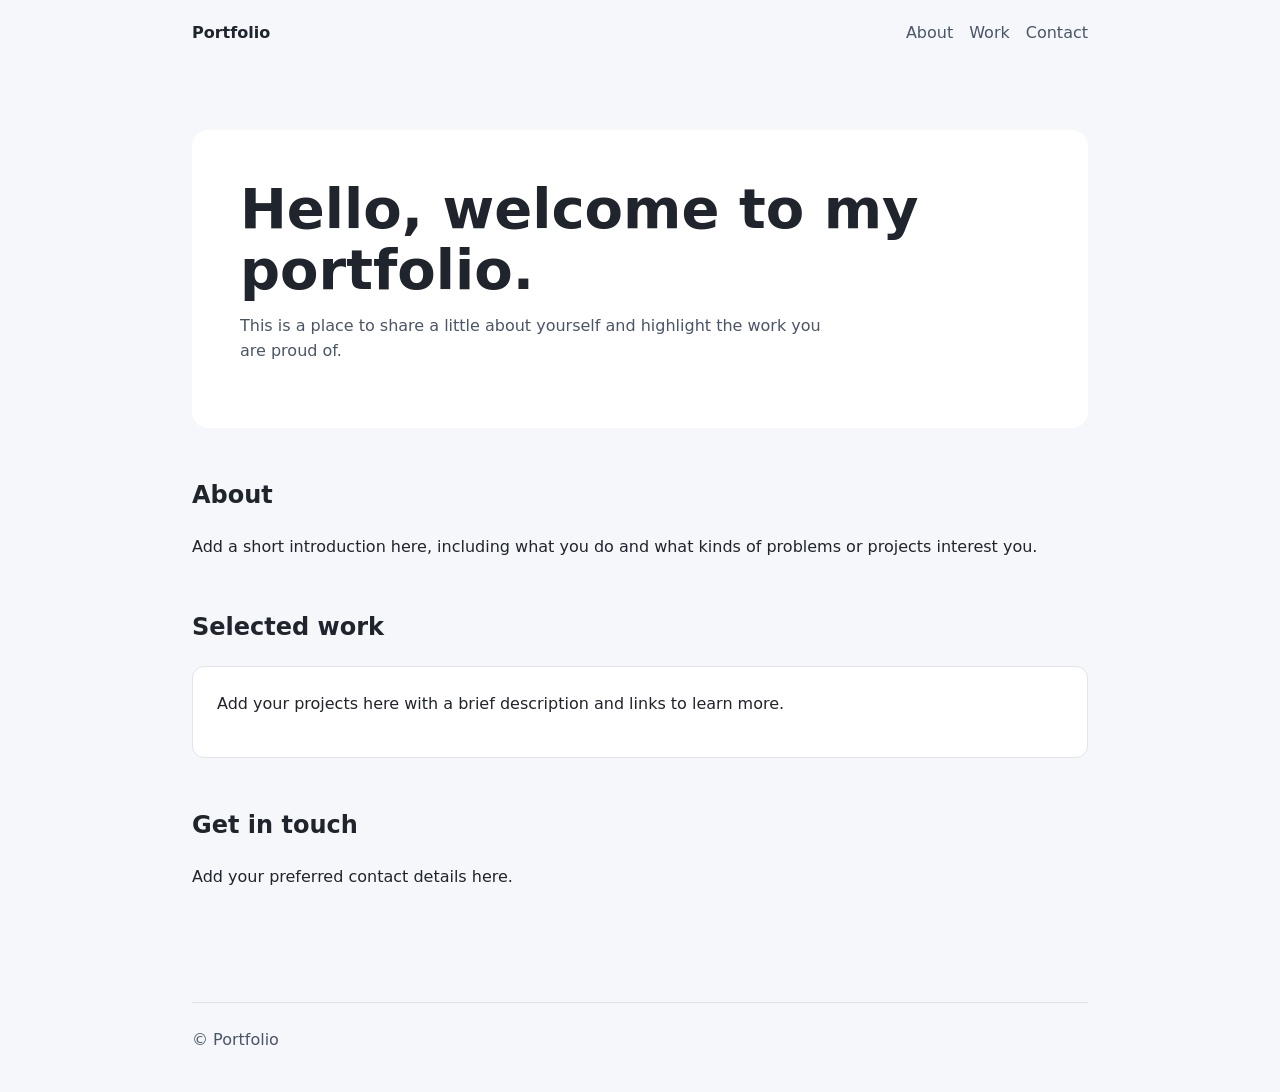
==== index.html @ 4d8d12c0 "Add basic portfolio webpage Co-authored-by: copilot-swe-agent[bot] <198982749+Copilot@users.noreply." ====
<!doctype html>
<html lang="en">
  <head>
    <meta charset="utf-8">
    <meta name="viewport" content="width=device-width, initial-scale=1">
    <meta name="description" content="A simple portfolio homepage.">
    <title>Portfolio</title>
    <style>
      :root {
        color-scheme: light;
        font-family: system-ui, sans-serif;
        color: #20242c;
        background: #f5f7fa;
      }

      * {
        box-sizing: border-box;
      }

      body {
        margin: 0;
        line-height: 1.6;
      }

      header,
      main,
      footer {
        width: min(100% - 2rem, 56rem);
        margin-inline: auto;
      }

      header {
        display: flex;
        justify-content: space-between;
        align-items: center;
        gap: 1rem;
        padding-block: 1.25rem;
      }

      header a,
      footer a {
        color: inherit;
        text-decoration: none;
      }

      nav {
        display: flex;
        gap: 1rem;
      }

      nav a {
        color: #4a5568;
        text-decoration: none;
      }

      nav a:hover,
      footer a:hover {
        text-decoration: underline;
      }

      main {
        padding-block: 4rem;
      }

      section {
        margin-block: 0 3rem;
      }

      .intro {
        padding: 3rem;
        border-radius: 1rem;
        background: #fff;
      }

      .intro p {
        max-width: 38rem;
        color: #4a5568;
      }

      h1,
      h2,
      p {
        margin-top: 0;
      }

      h1 {
        margin-bottom: 0.75rem;
        font-size: clamp(2rem, 6vw, 3.5rem);
        line-height: 1.1;
      }

      .projects {
        padding: 1.5rem;
        border: 1px solid #dfe4ec;
        border-radius: 0.75rem;
        background: #fff;
      }

      footer {
        padding-block: 1.5rem;
        border-top: 1px solid #dfe4ec;
        color: #4a5568;
      }

      @media (max-width: 34rem) {
        header {
          align-items: flex-start;
          flex-direction: column;
        }

        .intro {
          padding: 2rem 1.5rem;
        }
      }
    </style>
  </head>
  <body>
    <header>
      <a href="#home"><strong>Portfolio</strong></a>
      <nav aria-label="Main navigation">
        <a href="#about">About</a>
        <a href="#work">Work</a>
        <a href="#contact">Contact</a>
      </nav>
    </header>

    <main id="home">
      <section class="intro" aria-labelledby="welcome">
        <h1 id="welcome">Hello, welcome to my portfolio.</h1>
        <p>
          This is a place to share a little about yourself and highlight the
          work you are proud of.
        </p>
      </section>

      <section id="about" aria-labelledby="about-heading">
        <h2 id="about-heading">About</h2>
        <p>
          Add a short introduction here, including what you do and what kinds
          of problems or projects interest you.
        </p>
      </section>

      <section id="work" aria-labelledby="work-heading">
        <h2 id="work-heading">Selected work</h2>
        <div class="projects">
          <p>
            Add your projects here with a brief description and links to learn
            more.
          </p>
        </div>
      </section>

      <section id="contact" aria-labelledby="contact-heading">
        <h2 id="contact-heading">Get in touch</h2>
        <p>Add your preferred contact details here.</p>
      </section>
    </main>

    <footer>
      <p>&copy; Portfolio</p>
    </footer>
  </body>
</html>
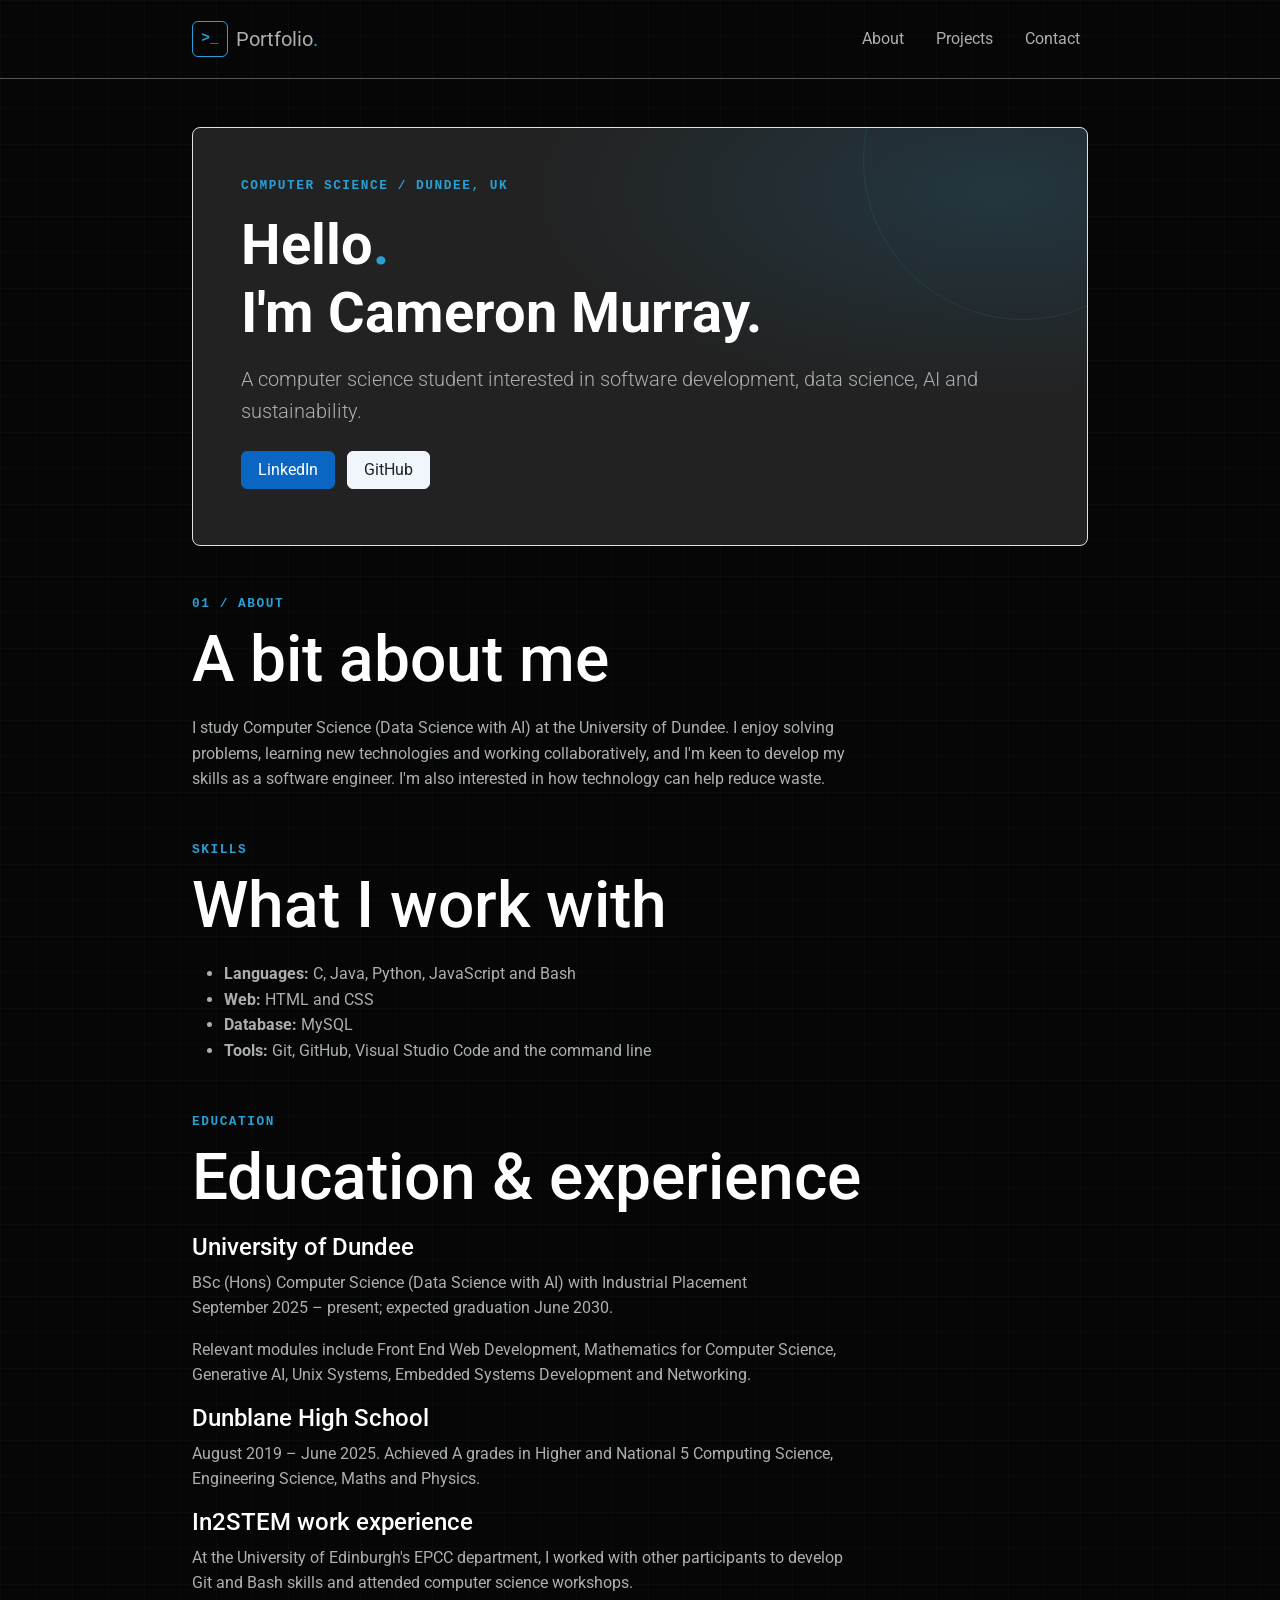
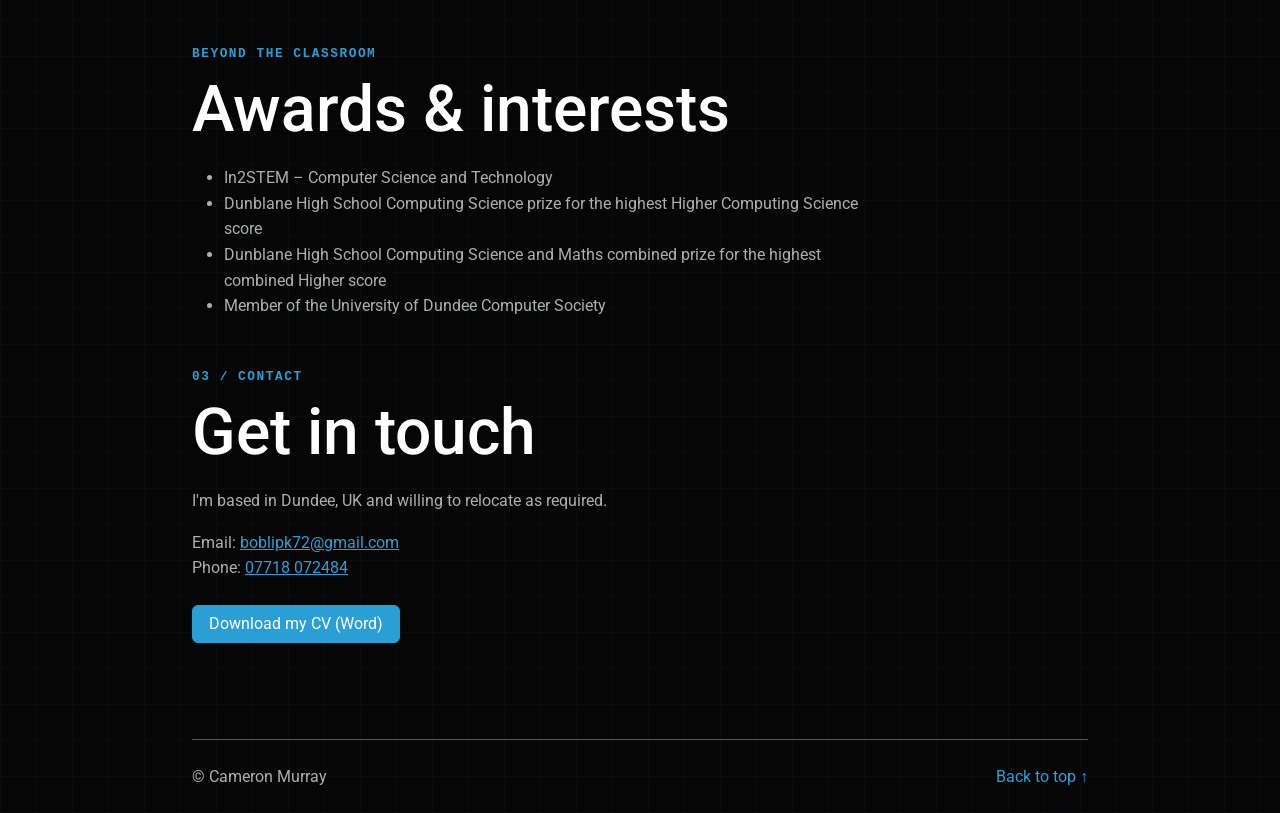
==== commit f7d35423: "update stuff" ====
--- a/index.html
+++ b/index.html
@@ -3,162 +3,129 @@
   <head>
     <meta charset="utf-8">
     <meta name="viewport" content="width=device-width, initial-scale=1">
-    <meta name="description" content="A simple portfolio homepage.">
-    <title>Portfolio</title>
-    <style>
-      :root {
-        color-scheme: light;
-        font-family: system-ui, sans-serif;
-        color: #20242c;
-        background: #f5f7fa;
-      }
-
-      * {
-        box-sizing: border-box;
-      }
-
-      body {
-        margin: 0;
-        line-height: 1.6;
-      }
-
-      header,
-      main,
-      footer {
-        width: min(100% - 2rem, 56rem);
-        margin-inline: auto;
-      }
-
-      header {
-        display: flex;
-        justify-content: space-between;
-        align-items: center;
-        gap: 1rem;
-        padding-block: 1.25rem;
-      }
-
-      header a,
-      footer a {
-        color: inherit;
-        text-decoration: none;
-      }
-
-      nav {
-        display: flex;
-        gap: 1rem;
-      }
-
-      nav a {
-        color: #4a5568;
-        text-decoration: none;
-      }
-
-      nav a:hover,
-      footer a:hover {
-        text-decoration: underline;
-      }
-
-      main {
-        padding-block: 4rem;
-      }
-
-      section {
-        margin-block: 0 3rem;
-      }
-
-      .intro {
-        padding: 3rem;
-        border-radius: 1rem;
-        background: #fff;
-      }
-
-      .intro p {
-        max-width: 38rem;
-        color: #4a5568;
-      }
-
-      h1,
-      h2,
-      p {
-        margin-top: 0;
-      }
-
-      h1 {
-        margin-bottom: 0.75rem;
-        font-size: clamp(2rem, 6vw, 3.5rem);
-        line-height: 1.1;
-      }
-
-      .projects {
-        padding: 1.5rem;
-        border: 1px solid #dfe4ec;
-        border-radius: 0.75rem;
-        background: #fff;
-      }
-
-      footer {
-        padding-block: 1.5rem;
-        border-top: 1px solid #dfe4ec;
-        color: #4a5568;
-      }
-
-      @media (max-width: 34rem) {
-        header {
-          align-items: flex-start;
-          flex-direction: column;
-        }
-
-        .intro {
-          padding: 2rem 1.5rem;
-        }
-      }
-    </style>
+    <meta name="description" content="Cameron Murray's computer science and software development portfolio.">
+    <title>Cameron Murray | Portfolio</title>
+    <link href="bootstrap.min.css" rel="stylesheet">
+    <link href="style.css" rel="stylesheet">
   </head>
   <body>
-    <header>
-      <a href="#home"><strong>Portfolio</strong></a>
-      <nav aria-label="Main navigation">
-        <a href="#about">About</a>
-        <a href="#work">Work</a>
-        <a href="#contact">Contact</a>
+    <header class="border-bottom border-secondary">
+      <nav class="navbar navbar-expand-md site-width py-3" aria-label="Main navigation">
+        <a class="navbar-brand d-flex align-items-center gap-2" href="#home">
+          <span class="brand-mark" aria-hidden="true">&gt;_</span>
+          <span>Portfolio<span class="text-primary">.</span></span>
+        </a>
+        <button
+          class="navbar-toggler"
+          type="button"
+          data-bs-toggle="collapse"
+          data-bs-target="#mainNavigation"
+          aria-controls="mainNavigation"
+          aria-expanded="false"
+          aria-label="Toggle navigation"
+        >
+          <span class="navbar-toggler-icon"></span>
+        </button>
+        <div class="collapse navbar-collapse" id="mainNavigation">
+          <ul class="navbar-nav ms-auto gap-md-3">
+            <li class="nav-item"><a class="nav-link" href="#about">About</a></li>
+            <li class="nav-item"><a class="nav-link" href="projects.html">Projects</a></li>
+            <li class="nav-item"><a class="nav-link" href="#contact">Contact</a></li>
+          </ul>
+        </div>
       </nav>
     </header>
 
-    <main id="home">
-      <section class="intro" aria-labelledby="welcome">
-        <h1 id="welcome">Hello, welcome to my portfolio.</h1>
-        <p>
-          This is a place to share a little about yourself and highlight the
-          work you are proud of.
+    <main id="home" class="site-width py-5">
+      <section class="hero-panel p-4 p-md-5 mb-5 rounded-3" aria-labelledby="welcome">
+        <p class="eyebrow text-primary mb-3">Computer science <span aria-hidden="true">/</span> Dundee, UK</p>
+        <h1 id="welcome" class="display-4 fw-bold mb-3">
+          Hello<span class="text-primary">.</span><br>
+          I'm Cameron Murray.
+        </h1>
+        <p class="lead mb-4">
+          A computer science student interested in software development,
+          data science, AI and sustainability.
+        </p>
+        <a class="btn btn-linkedin me-2 mb-2" href="https://www.linkedin.com/in/cameronmurray2007/">LinkedIn</a>
+        <a class="btn btn-github mb-2" href="https://github.com/boblipk">GitHub</a>
+      </section>
+
+      <section id="about" class="mb-5 section-block" aria-labelledby="about-heading">
+        <p class="eyebrow text-primary mb-2">01 <span aria-hidden="true">/</span> About</p>
+        <h2 id="about-heading" class="h1 mb-3">A bit about me</h2>
+        <p class="section-copy">
+          I study Computer Science (Data Science with AI) at the University of Dundee.
+          I enjoy solving problems, learning new technologies and working collaboratively,
+          and I'm keen to develop my skills as a software engineer. I'm also interested
+          in how technology can help reduce waste.
         </p>
       </section>
 
-      <section id="about" aria-labelledby="about-heading">
-        <h2 id="about-heading">About</h2>
-        <p>
-          Add a short introduction here, including what you do and what kinds
-          of problems or projects interest you.
-        </p>
+      <section class="mb-5 section-block" aria-labelledby="skills-heading">
+        <p class="eyebrow text-primary mb-2">Skills</p>
+        <h2 id="skills-heading" class="h1 mb-3">What I work with</h2>
+        <ul class="section-copy">
+          <li><strong>Languages:</strong> C, Java, Python, JavaScript and Bash</li>
+          <li><strong>Web:</strong> HTML and CSS</li>
+          <li><strong>Database:</strong> MySQL</li>
+          <li><strong>Tools:</strong> Git, GitHub, Visual Studio Code and the command line</li>
+        </ul>
       </section>
 
-      <section id="work" aria-labelledby="work-heading">
-        <h2 id="work-heading">Selected work</h2>
-        <div class="projects">
+      <section class="mb-5 section-block" aria-labelledby="education-heading">
+        <p class="eyebrow text-primary mb-2">Education</p>
+        <h2 id="education-heading" class="h1 mb-3">Education &amp; experience</h2>
+        <div class="section-copy">
+          <h3 class="h5">University of Dundee</h3>
           <p>
-            Add your projects here with a brief description and links to learn
-            more.
+            BSc (Hons) Computer Science (Data Science with AI) with Industrial Placement
+            <br>September 2025 &ndash; present; expected graduation June 2030.
+          </p>
+          <p>
+            Relevant modules include Front End Web Development, Mathematics for Computer
+            Science, Generative AI, Unix Systems, Embedded Systems Development and Networking.
+          </p>
+          <h3 class="h5">Dunblane High School</h3>
+          <p>
+            August 2019 &ndash; June 2025. Achieved A grades in Higher and National 5
+            Computing Science, Engineering Science, Maths and Physics.
+          </p>
+          <h3 class="h5">In2STEM work experience</h3>
+          <p>
+            At the University of Edinburgh's EPCC department, I worked with other
+            participants to develop Git and Bash skills and attended computer science workshops.
           </p>
         </div>
       </section>
 
-      <section id="contact" aria-labelledby="contact-heading">
-        <h2 id="contact-heading">Get in touch</h2>
-        <p>Add your preferred contact details here.</p>
+      <section class="mb-5 section-block" aria-labelledby="awards-heading">
+        <p class="eyebrow text-primary mb-2">Beyond the classroom</p>
+        <h2 id="awards-heading" class="h1 mb-3">Awards &amp; interests</h2>
+        <ul class="section-copy">
+          <li>In2STEM &ndash; Computer Science and Technology</li>
+          <li>Dunblane High School Computing Science prize for the highest Higher Computing Science score</li>
+          <li>Dunblane High School Computing Science and Maths combined prize for the highest combined Higher score</li>
+          <li>Member of the University of Dundee Computer Society</li>
+        </ul>
+      </section>
+
+      <section id="contact" class="section-block" aria-labelledby="contact-heading">
+        <p class="eyebrow text-primary mb-2">03 <span aria-hidden="true">/</span> Contact</p>
+        <h2 id="contact-heading" class="h1 mb-3">Get in touch</h2>
+        <p class="section-copy">I'm based in Dundee, UK and willing to relocate as required.</p>
+        <ul class="list-unstyled">
+          <li>Email: <a href="mailto:boblipk72@gmail.com">boblipk72@gmail.com</a></li>
+          <li>Phone: <a href="tel:+447718072484">07718 072484</a></li>
+        </ul>
+        <a class="btn btn-primary mt-2" href="cameron-murray-cv.docx" download>Download my CV (Word)</a>
       </section>
     </main>
 
-    <footer>
-      <p>&copy; Portfolio</p>
+    <footer class="site-width py-4 mt-5 border-top border-secondary d-flex flex-column flex-sm-row justify-content-between gap-2">
+      <p class="mb-0">&copy; Cameron Murray</p>
+      <a class="text-decoration-none" href="#home">Back to top <span aria-hidden="true">&uarr;</span></a>
     </footer>
+    <script src="https://cdn.jsdelivr.net/npm/bootstrap@5.3.8/dist/js/bootstrap.bundle.min.js"></script>
   </body>
 </html>
--- a/style.css
+++ b/style.css
@@ -0,0 +1,125 @@
+:root {
+  color-scheme: dark;
+}
+
+body {
+  line-height: 1.6;
+  background-color: var(--bs-body-bg);
+  background-image:
+    linear-gradient(rgba(var(--bs-primary-rgb), 0.035) 1px, transparent 1px),
+    linear-gradient(90deg, rgba(var(--bs-primary-rgb), 0.035) 1px, transparent 1px);
+  background-size: 36px 36px;
+}
+
+.site-width {
+  width: min(100% - 2rem, 56rem);
+  margin-inline: auto;
+}
+
+.brand-mark {
+  display: grid;
+  width: 2.25rem;
+  height: 2.25rem;
+  place-items: center;
+  border: 1px solid var(--bs-primary);
+  border-radius: 0.375rem;
+  color: var(--bs-primary);
+  font-family: var(--bs-font-monospace);
+  font-size: 0.9rem;
+  font-weight: 700;
+}
+
+.navbar-brand,
+.navbar-nav .nav-link {
+  color: var(--bs-body-color);
+}
+
+.navbar-brand:hover,
+.navbar-brand:focus,
+.navbar-nav .nav-link:hover,
+.navbar-nav .nav-link:focus {
+  color: var(--bs-primary);
+}
+
+.btn-linkedin {
+  --bs-btn-color: #fff;
+  --bs-btn-bg: #0a66c2;
+  --bs-btn-border-color: #0a66c2;
+  --bs-btn-hover-color: #fff;
+  --bs-btn-hover-bg: #084f97;
+  --bs-btn-hover-border-color: #084f97;
+  --bs-btn-focus-shadow-rgb: 10, 102, 194;
+  --bs-btn-active-color: #fff;
+  --bs-btn-active-bg: #073f79;
+  --bs-btn-active-border-color: #073f79;
+}
+
+.btn-github {
+  --bs-btn-color: #1f2328;
+  --bs-btn-bg: #f0f6fc;
+  --bs-btn-border-color: #f0f6fc;
+  --bs-btn-hover-color: #1f2328;
+  --bs-btn-hover-bg: #d1d9e0;
+  --bs-btn-hover-border-color: #d1d9e0;
+  --bs-btn-focus-shadow-rgb: 240, 246, 252;
+  --bs-btn-active-color: #1f2328;
+  --bs-btn-active-bg: #b7c1ca;
+  --bs-btn-active-border-color: #b7c1ca;
+}
+
+.hero-panel {
+  position: relative;
+  overflow: hidden;
+  border: 1px solid var(--bs-border-color);
+  background:
+    radial-gradient(ellipse at 90% 15%, rgba(var(--bs-primary-rgb), 0.16), transparent 42%),
+    var(--bs-gray-800);
+}
+
+.hero-panel::after {
+  position: absolute;
+  top: -8rem;
+  right: -6rem;
+  width: 20rem;
+  height: 20rem;
+  border: 1px solid rgba(var(--bs-primary-rgb), 0.15);
+  border-radius: 50%;
+  content: "";
+  pointer-events: none;
+}
+
+.eyebrow {
+  font-family: var(--bs-font-monospace);
+  font-size: 0.8rem;
+  font-weight: 700;
+  letter-spacing: 0.12em;
+  text-transform: uppercase;
+}
+
+.section-block {
+  scroll-margin-top: 2rem;
+}
+
+.section-copy {
+  max-width: 42rem;
+}
+
+.project-card {
+  background-color: var(--bs-gray-800);
+  transition: border-color 160ms ease, transform 160ms ease;
+}
+
+.project-card:hover {
+  transform: translateY(-0.15rem);
+  border-color: var(--bs-primary);
+}
+
+@media (prefers-reduced-motion: reduce) {
+  .project-card {
+    transition: none;
+  }
+
+  .project-card:hover {
+    transform: none;
+  }
+}
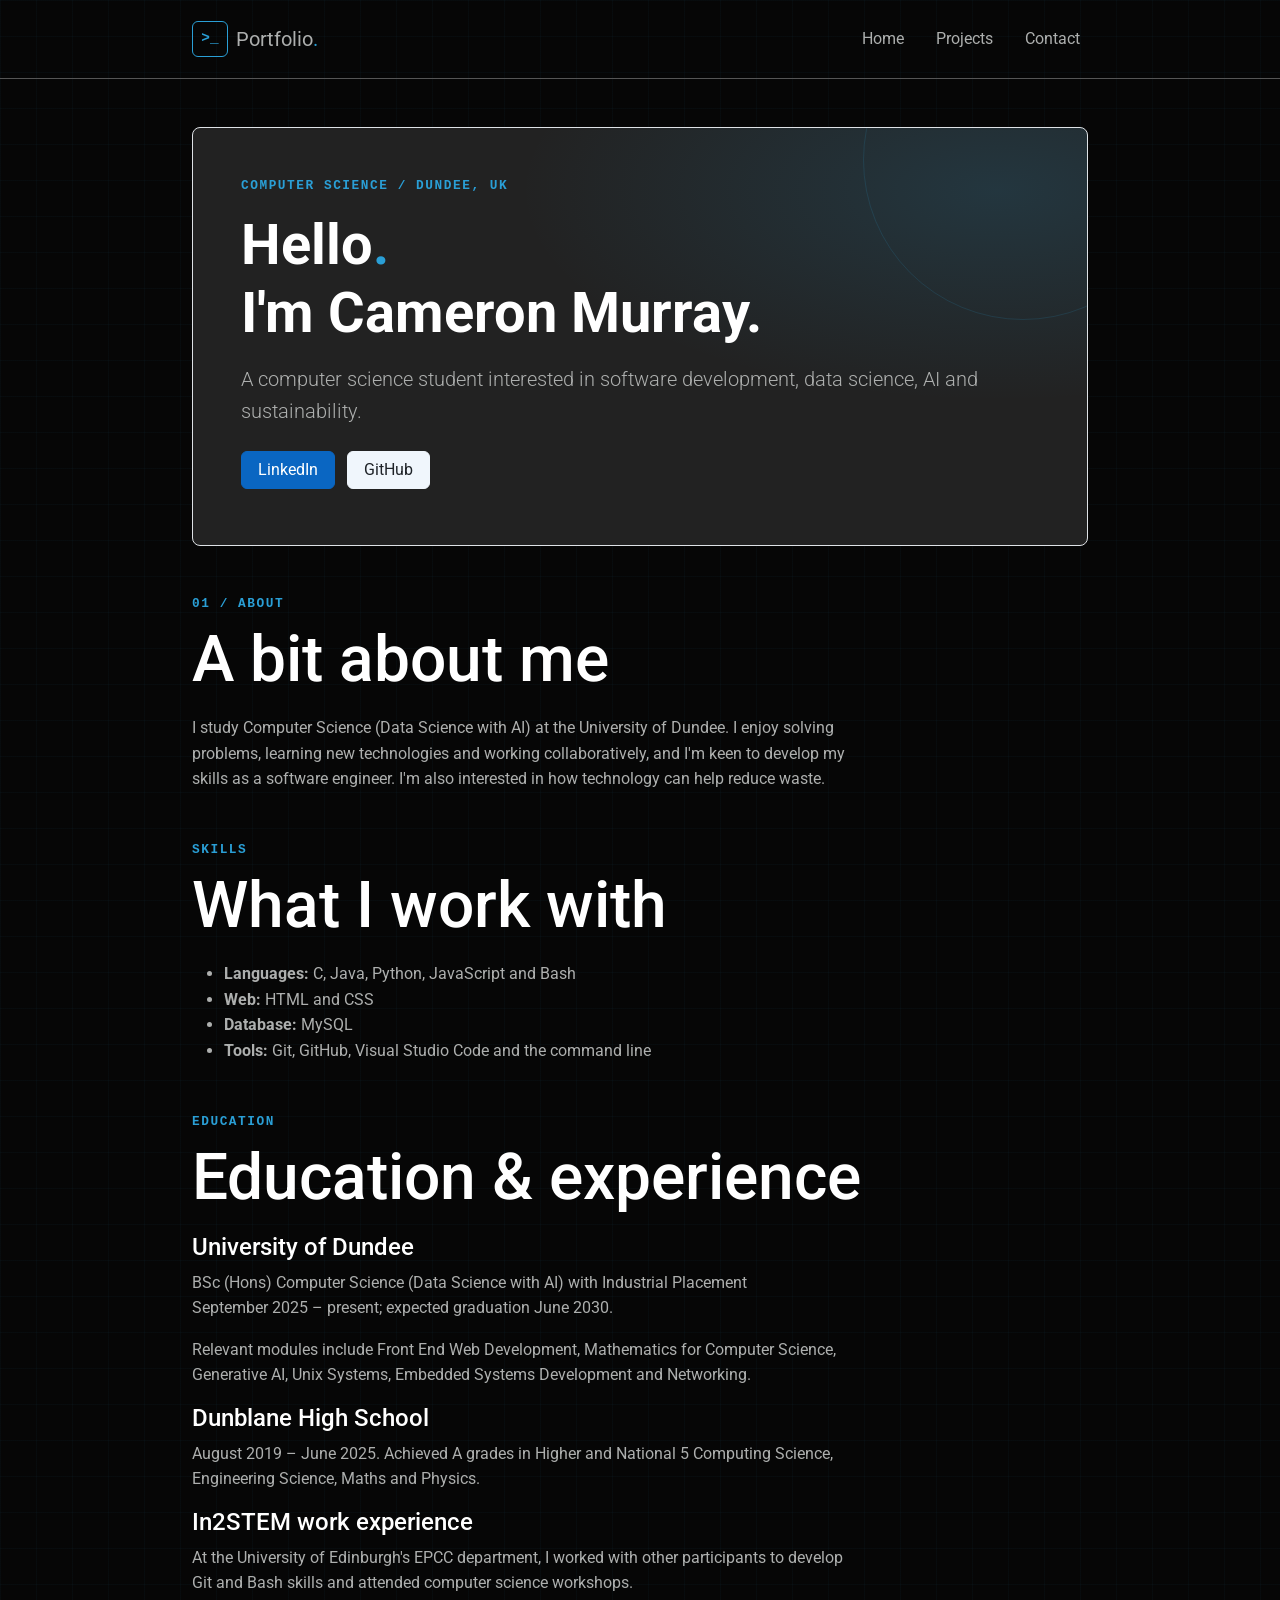
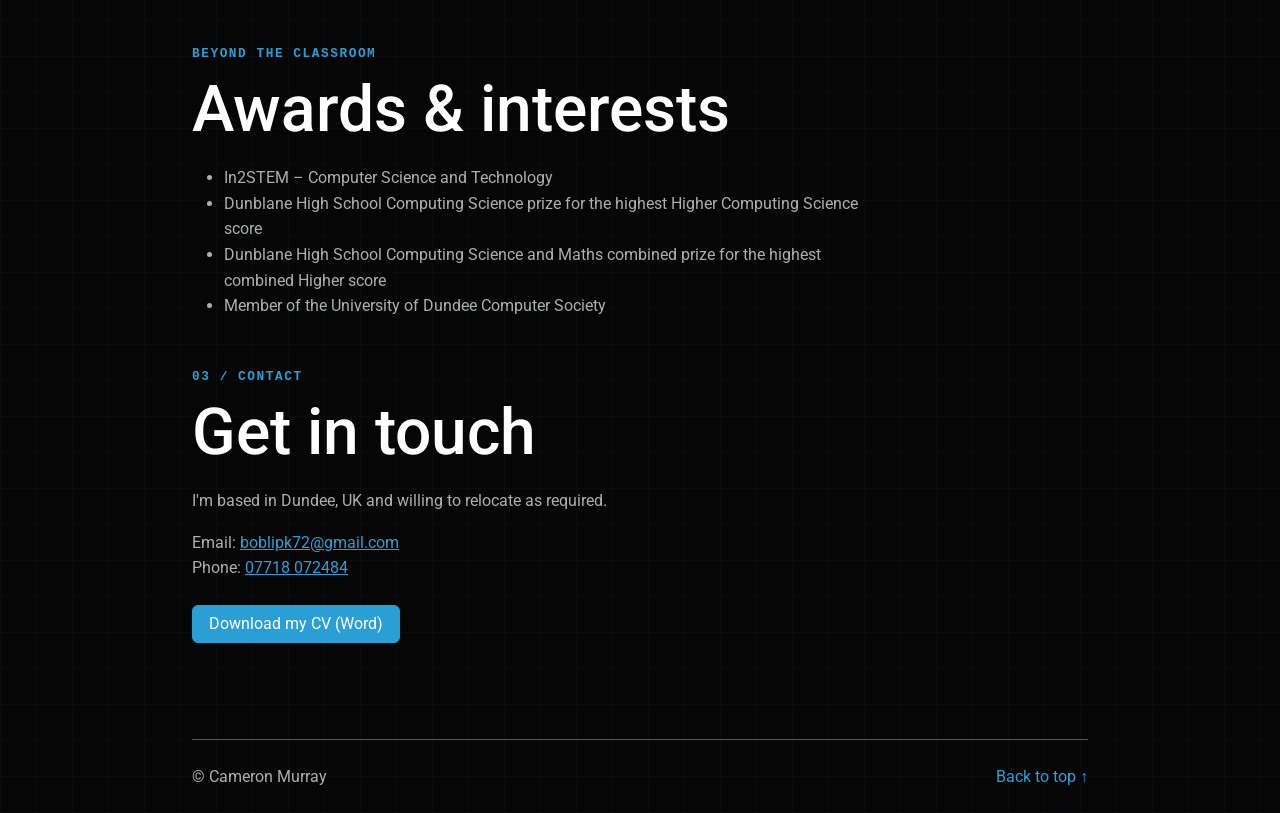
==== commit f3d18e37: "update navigation links" ====
--- a/index.html
+++ b/index.html
@@ -28,7 +28,7 @@
         </button>
         <div class="collapse navbar-collapse" id="mainNavigation">
           <ul class="navbar-nav ms-auto gap-md-3">
-            <li class="nav-item"><a class="nav-link" href="#about">About</a></li>
+            <li class="nav-item"><a class="nav-link" href="index.html">Home</a></li>
             <li class="nav-item"><a class="nav-link" href="projects.html">Projects</a></li>
             <li class="nav-item"><a class="nav-link" href="#contact">Contact</a></li>
           </ul>
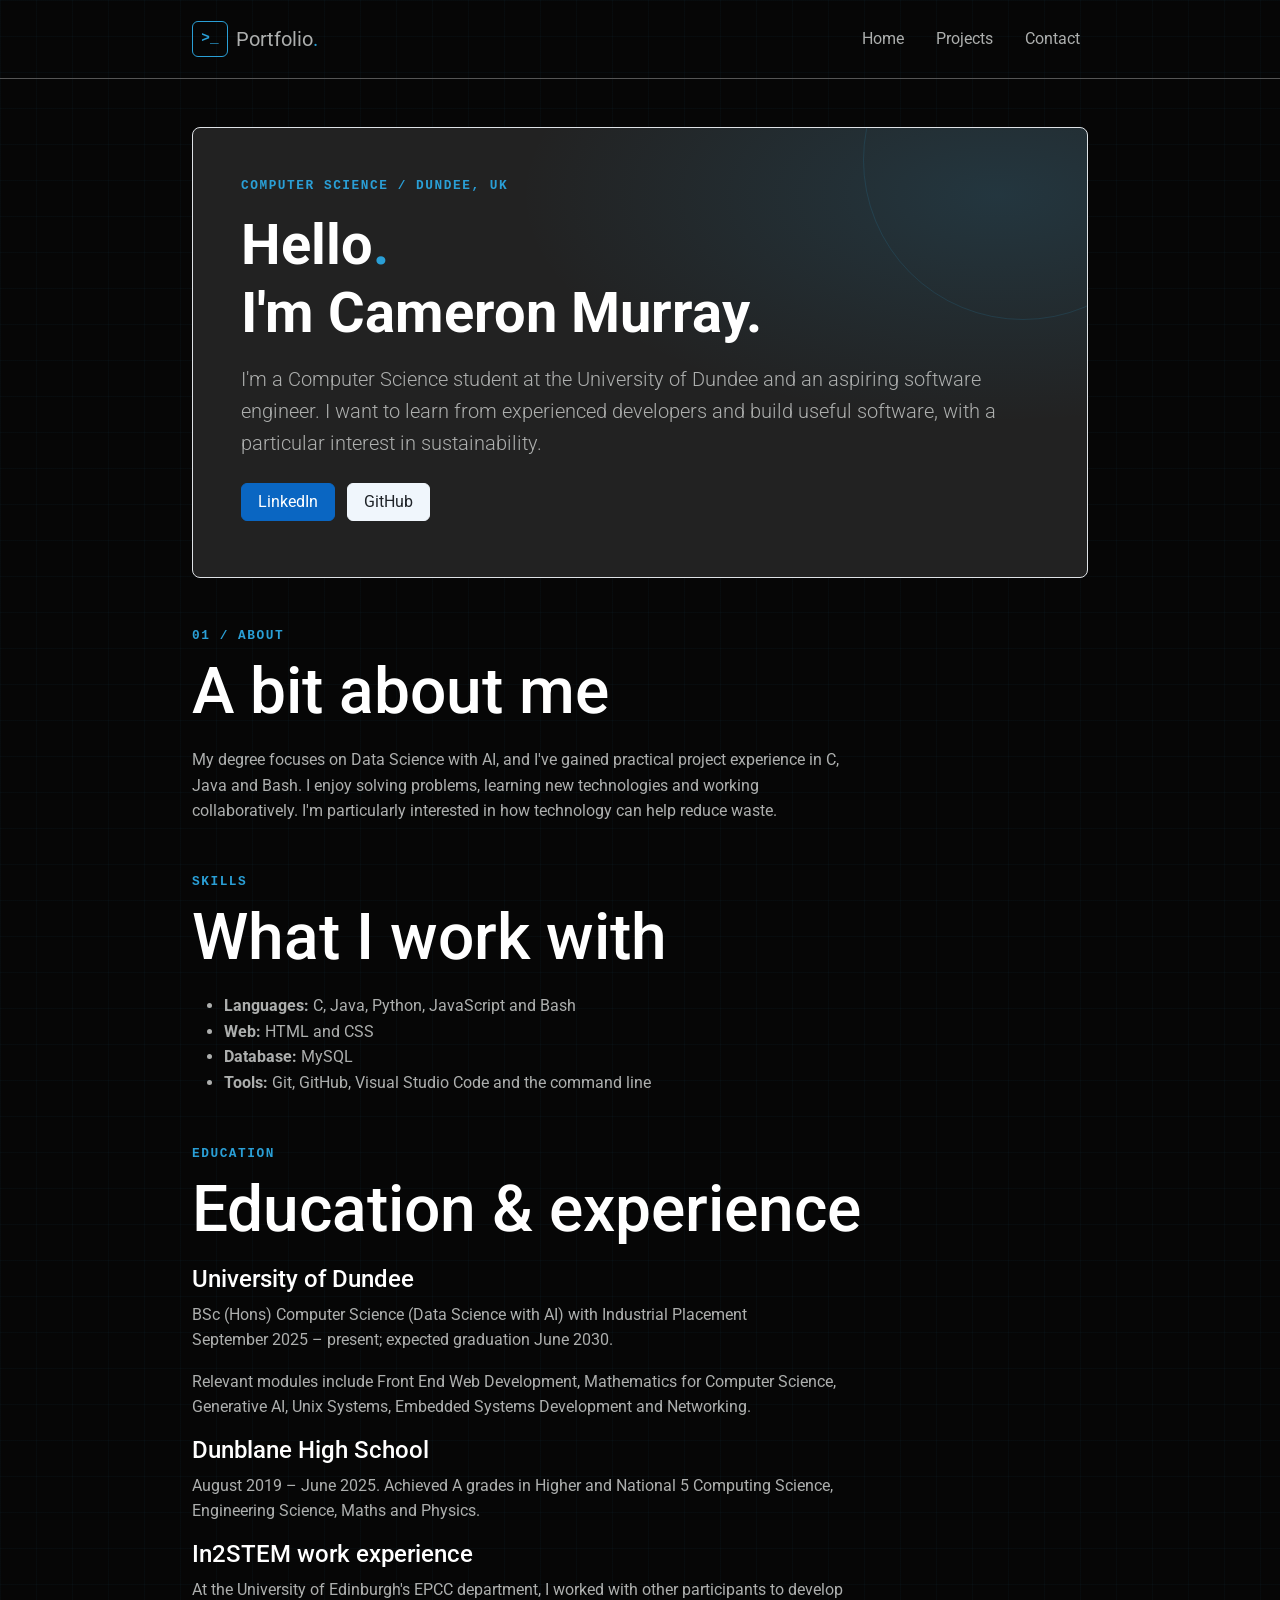
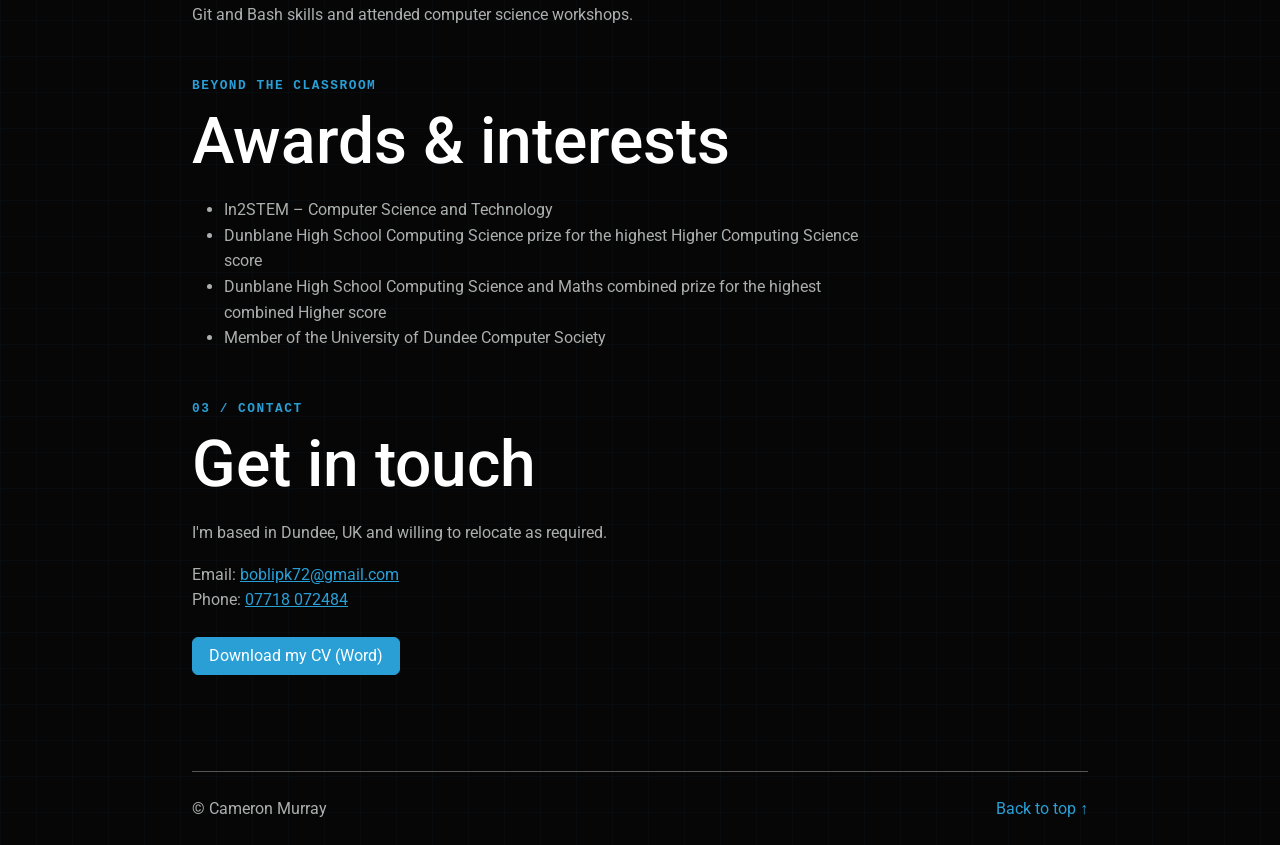
==== commit cb5edd01: "Update project descriptions and enhance personal introduction in portfolio" ====
--- a/index.html
+++ b/index.html
@@ -44,8 +44,9 @@
           I'm Cameron Murray.
         </h1>
         <p class="lead mb-4">
-          A computer science student interested in software development,
-          data science, AI and sustainability.
+          I'm a Computer Science student at the University of Dundee and an
+          aspiring software engineer. I want to learn from experienced developers
+          and build useful software, with a particular interest in sustainability.
         </p>
         <a class="btn btn-linkedin me-2 mb-2" href="https://www.linkedin.com/in/cameronmurray2007/">LinkedIn</a>
         <a class="btn btn-github mb-2" href="https://github.com/boblipk">GitHub</a>
@@ -55,9 +56,9 @@
         <p class="eyebrow text-primary mb-2">01 <span aria-hidden="true">/</span> About</p>
         <h2 id="about-heading" class="h1 mb-3">A bit about me</h2>
         <p class="section-copy">
-          I study Computer Science (Data Science with AI) at the University of Dundee.
-          I enjoy solving problems, learning new technologies and working collaboratively,
-          and I'm keen to develop my skills as a software engineer. I'm also interested
+          My degree focuses on Data Science with AI, and I've gained practical
+          project experience in C, Java and Bash. I enjoy solving problems, learning
+          new technologies and working collaboratively. I'm particularly interested
           in how technology can help reduce waste.
         </p>
       </section>
